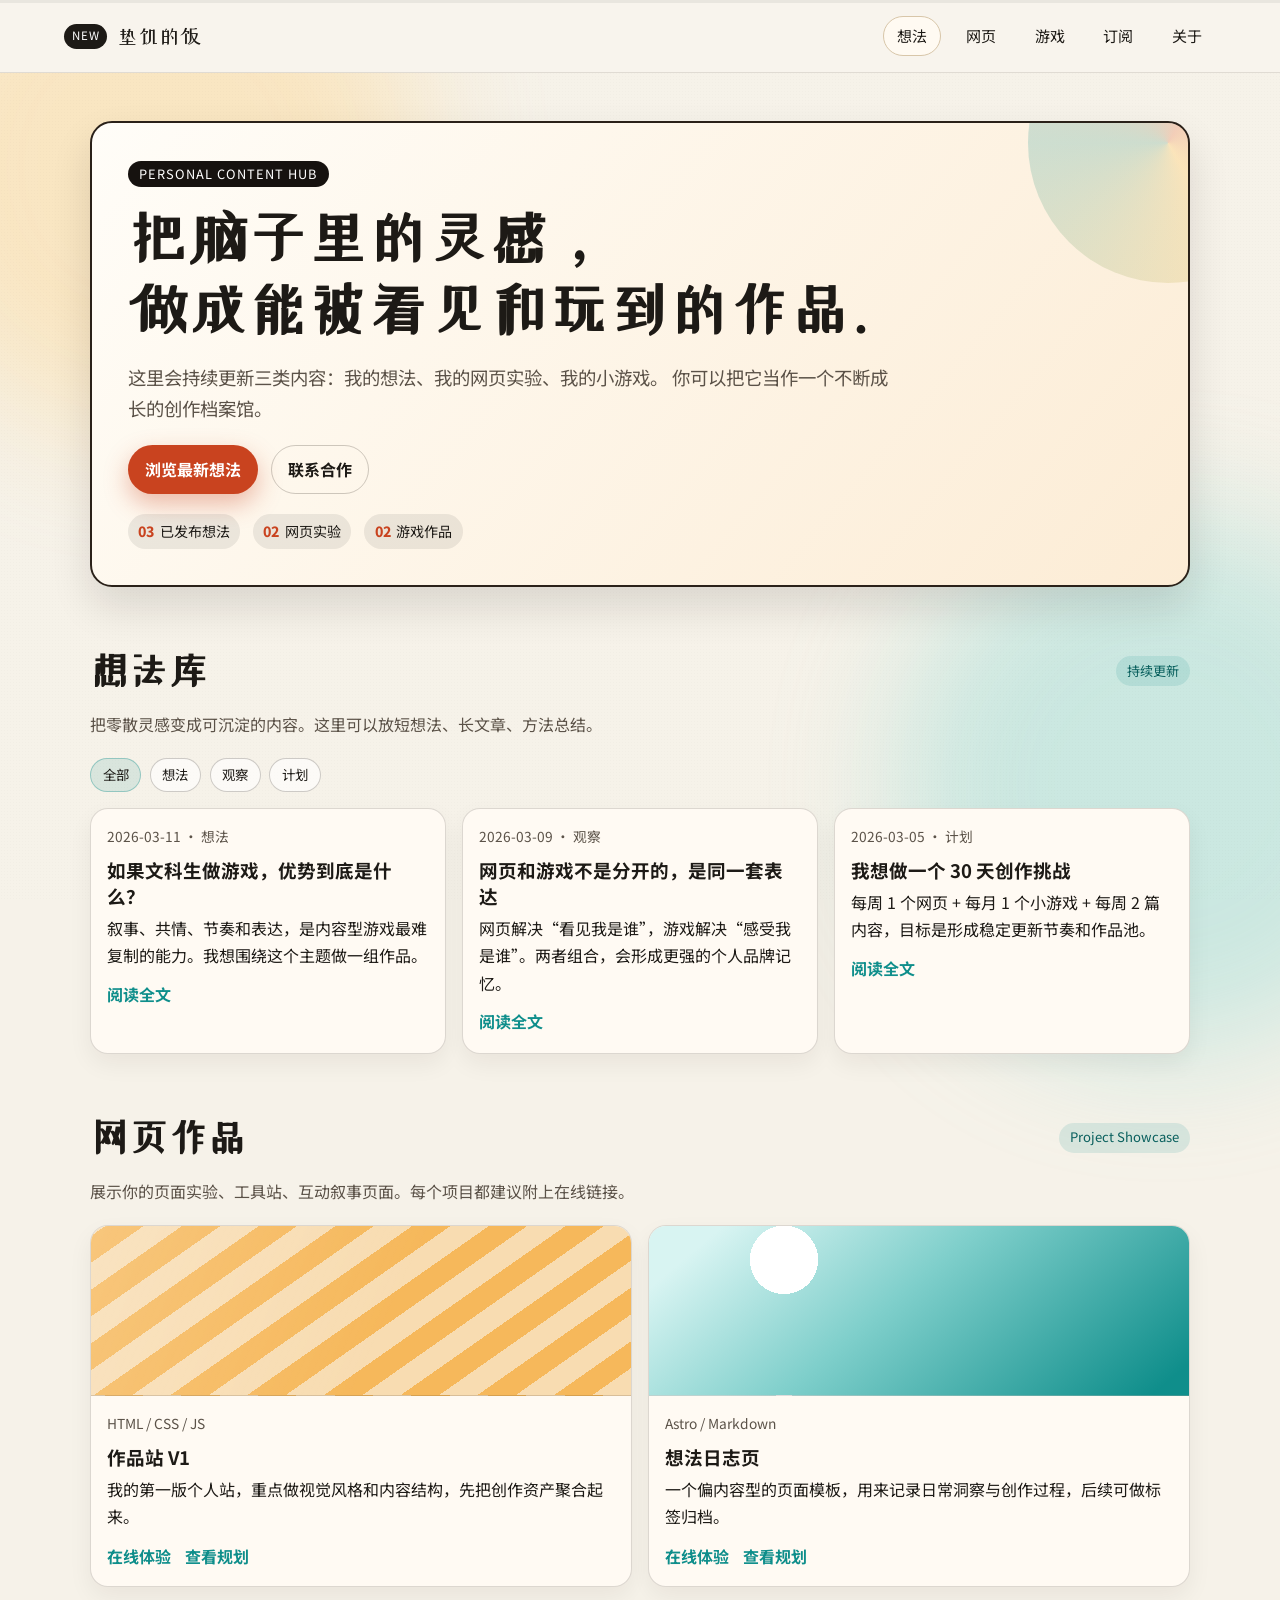
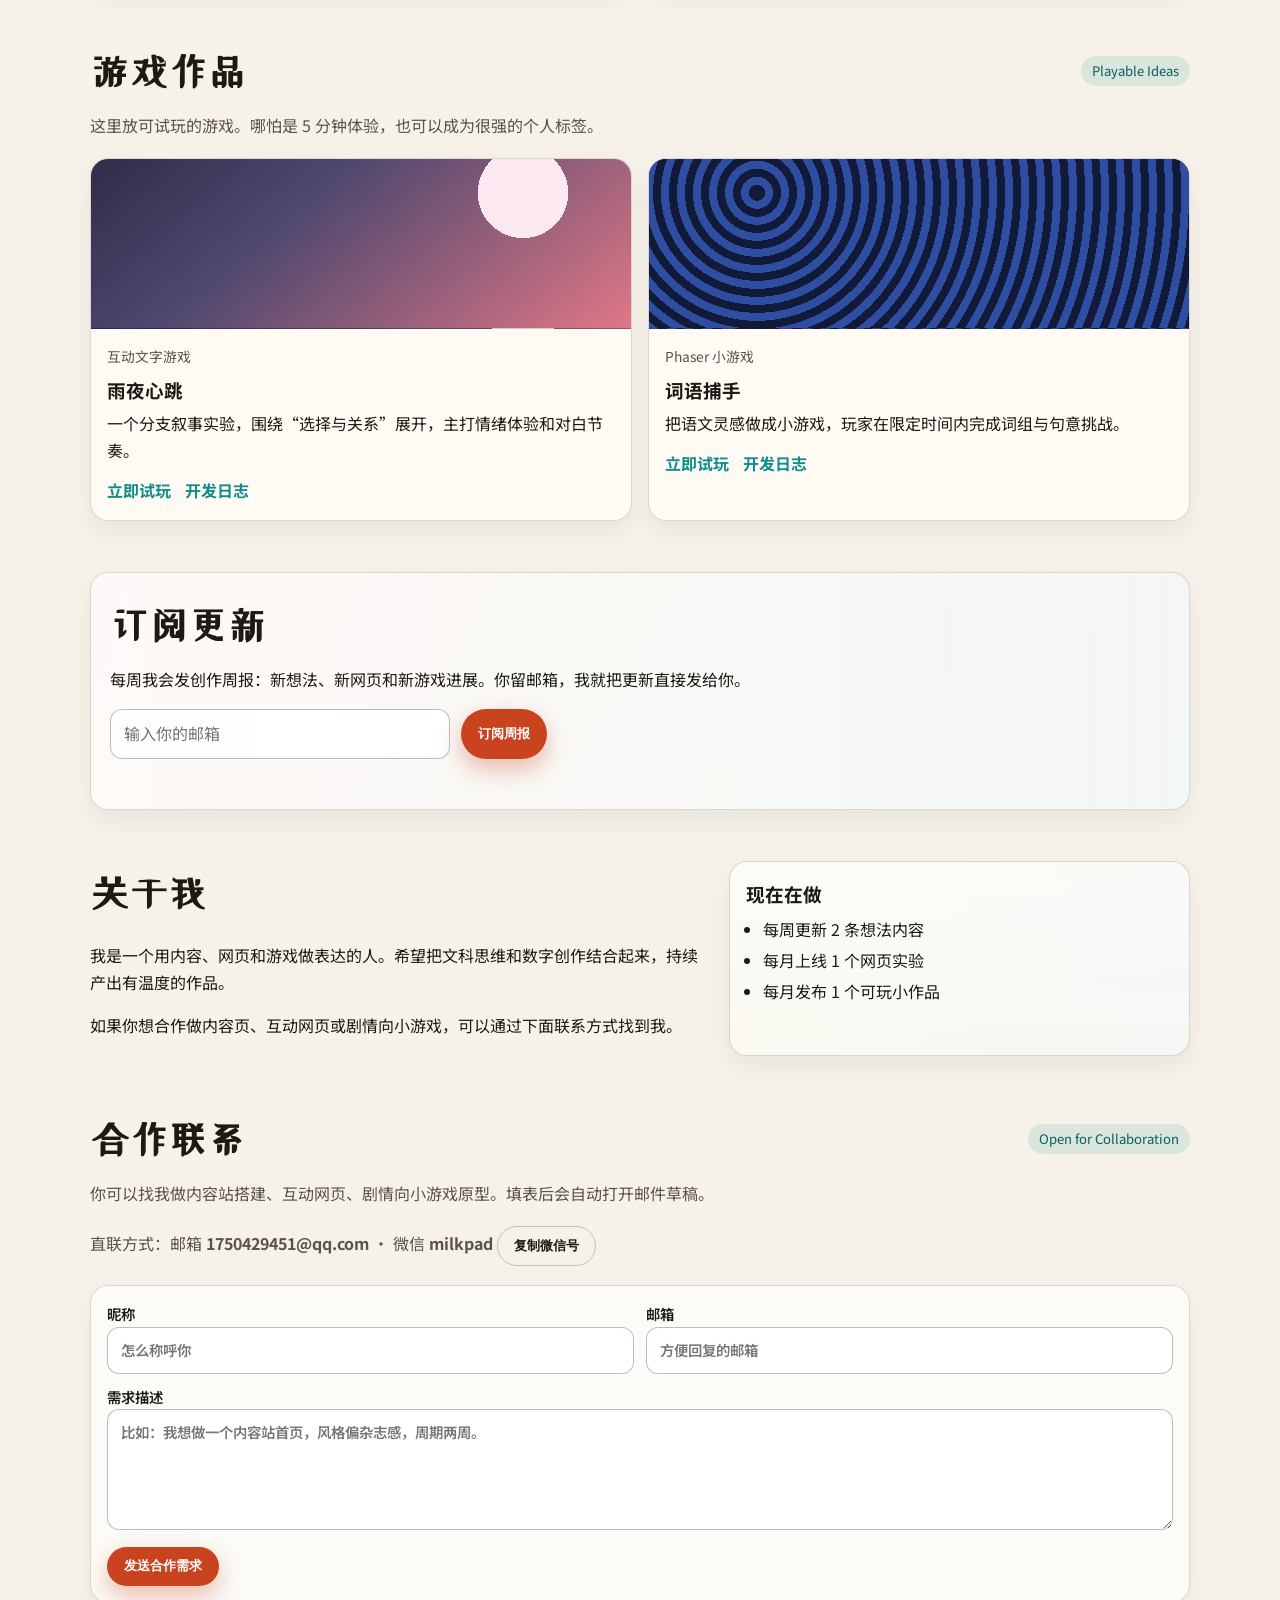
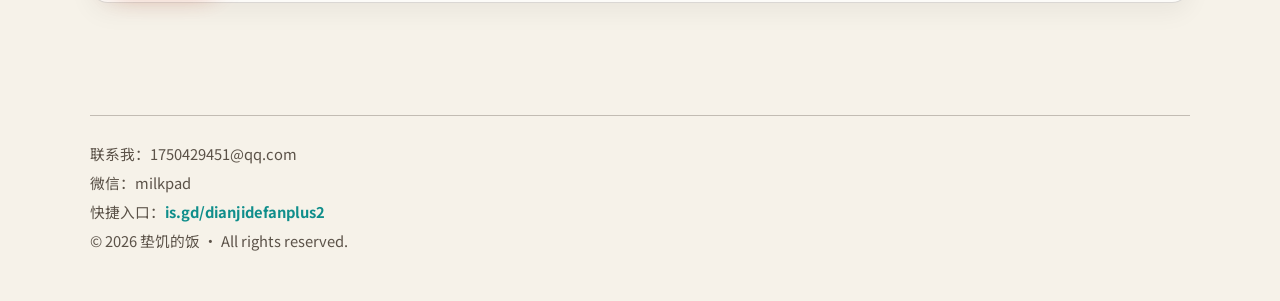
==== content_hub_site/index.html @ 16423e4d "Document recent repo updates" ====
<!doctype html>
<html lang="zh-CN">
  <head>
    <meta charset="UTF-8" />
    <meta name="viewport" content="width=device-width, initial-scale=1.0" />
    <meta name="theme-color" content="#f6f2e9" />
    <meta
      name="description"
      content="垫饥的饭内容站：把想法、网页作品和游戏作品持续发布成一个可浏览、可试玩、可合作的创作宇宙。"
    />
    <meta name="keywords" content="内容站,网页作品,独立游戏,创作,文科生转型,垫饥的饭" />
    <meta name="author" content="垫饥的饭" />
    <link rel="canonical" href="https://is.gd/dianjidefanplus2" />
    <link rel="manifest" href="./site.webmanifest" />
    <link rel="icon" href="./assets/icon.svg" type="image/svg+xml" />
    <meta property="og:type" content="website" />
    <meta property="og:title" content="垫饥的饭 | 官方站" />
    <meta
      property="og:description"
      content="想法、网页、游戏三线并行更新。欢迎来读、来玩、来合作。"
    />
    <meta property="og:url" content="https://is.gd/dianjidefanplus2" />
    <meta property="og:image" content="./assets/og-cover.svg" />
    <meta name="twitter:card" content="summary_large_image" />
    <meta name="twitter:title" content="垫饥的饭 | 官方站" />
    <meta
      name="twitter:description"
      content="把脑子里的灵感，做成能被看见和玩到的作品。"
    />
    <meta name="twitter:image" content="./assets/og-cover.svg" />
    <title>垫饥的饭</title>
    <link rel="preconnect" href="https://fonts.googleapis.com" />
    <link rel="preconnect" href="https://fonts.gstatic.com" crossorigin />
    <link
      href="https://fonts.googleapis.com/css2?family=Noto+Sans+SC:wght@400;500;700;900&family=ZCOOL+XiaoWei&display=swap"
      rel="stylesheet"
    />
    <link rel="stylesheet" href="./styles.css" />
    <script type="application/ld+json">
      {
        "@context": "https://schema.org",
        "@type": "WebSite",
        "name": "垫饥的饭",
        "url": "https://is.gd/dianjidefanplus2",
        "description": "垫饥的饭的内容站，持续发布想法、网页作品与游戏作品。",
        "inLanguage": "zh-CN",
        "author": {
          "@type": "Person",
          "name": "垫饥的饭"
        }
      }
    </script>
  </head>
  <body data-owner-email="1750429451@qq.com" data-owner-wechat="milkpad">
    <a class="skip-link" href="#top">跳到主要内容</a>
    <div class="scroll-progress" aria-hidden="true">
      <div id="scroll-progress-bar"></div>
    </div>
    <div class="bg-glow bg-glow-1" aria-hidden="true"></div>
    <div class="bg-glow bg-glow-2" aria-hidden="true"></div>

    <header class="site-header">
      <a href="#top" class="brand">
        <span class="brand-badge">NEW</span>
        <span class="brand-name">垫饥的饭</span>
      </a>
      <nav class="main-nav" aria-label="站点导航">
        <a href="#ideas">想法</a>
        <a href="#web-projects">网页</a>
        <a href="#games">游戏</a>
        <a href="#subscribe">订阅</a>
        <a href="#about">关于</a>
      </nav>
    </header>

    <main id="top">
      <section class="hero reveal">
        <p class="hero-kicker">Personal Content Hub</p>
        <h1>把脑子里的灵感，<br />做成能被看见和玩到的作品。</h1>
        <p class="hero-copy">
          这里会持续更新三类内容：我的想法、我的网页实验、我的小游戏。
          你可以把它当作一个不断成长的创作档案馆。
        </p>
        <div class="hero-actions">
          <a class="btn btn-primary" href="#ideas" data-track="hero_view_ideas">浏览最新想法</a>
          <a class="btn btn-ghost" href="#contact" data-track="hero_contact">联系合作</a>
        </div>
        <ul class="hero-metrics">
          <li><span>03</span> 已发布想法</li>
          <li><span>02</span> 网页实验</li>
          <li><span>02</span> 游戏作品</li>
        </ul>
      </section>

      <section id="ideas" class="block reveal">
        <div class="block-title-row">
          <h2>想法库</h2>
          <span class="chip">持续更新</span>
        </div>
        <p class="block-intro">
          把零散灵感变成可沉淀的内容。这里可以放短想法、长文章、方法总结。
        </p>
        <div class="idea-filters" role="tablist" aria-label="想法筛选">
          <button class="filter-btn active" type="button" data-idea-filter="all">全部</button>
          <button class="filter-btn" type="button" data-idea-filter="想法">想法</button>
          <button class="filter-btn" type="button" data-idea-filter="观察">观察</button>
          <button class="filter-btn" type="button" data-idea-filter="计划">计划</button>
        </div>
        <div class="card-grid card-grid-3">
          <!-- 这里改成你的真实内容 -->
          <article class="card" data-idea-tag="想法">
            <p class="card-meta">2026-03-11 · 想法</p>
            <h3>如果文科生做游戏，优势到底是什么？</h3>
            <p>
              叙事、共情、节奏和表达，是内容型游戏最难复制的能力。我想围绕这个主题做一组作品。
            </p>
            <a href="./posts/literary-gamer-advantage.html" class="card-link" data-track="read_post_1">阅读全文</a>
          </article>

          <article class="card" data-idea-tag="观察">
            <p class="card-meta">2026-03-09 · 观察</p>
            <h3>网页和游戏不是分开的，是同一套表达</h3>
            <p>
              网页解决“看见我是谁”，游戏解决“感受我是谁”。两者组合，会形成更强的个人品牌记忆。
            </p>
            <a href="./posts/web-game-expression.html" class="card-link" data-track="read_post_2">阅读全文</a>
          </article>

          <article class="card" data-idea-tag="计划">
            <p class="card-meta">2026-03-05 · 计划</p>
            <h3>我想做一个 30 天创作挑战</h3>
            <p>
              每周 1 个网页 + 每月 1 个小游戏 + 每周 2 篇内容，目标是形成稳定更新节奏和作品池。
            </p>
            <a href="./posts/30-day-challenge.html" class="card-link" data-track="read_post_3">阅读全文</a>
          </article>
        </div>
      </section>

      <section id="web-projects" class="block reveal">
        <div class="block-title-row">
          <h2>网页作品</h2>
          <span class="chip">Project Showcase</span>
        </div>
        <p class="block-intro">
          展示你的页面实验、工具站、互动叙事页面。每个项目都建议附上在线链接。
        </p>
        <div class="card-grid card-grid-2">
          <!-- 这里改成你的真实项目 -->
          <article class="project-card">
            <div class="project-cover cover-web-1" role="img" aria-label="网页项目封面"></div>
            <div class="project-content">
              <p class="card-meta">HTML / CSS / JS</p>
              <h3>作品站 V1</h3>
              <p>我的第一版个人站，重点做视觉风格和内容结构，先把创作资产聚合起来。</p>
              <div class="project-links">
                <a href="./projects/portfolio-v1.html" data-track="open_web_project_1">在线体验</a>
                <a href="./projects/portfolio-v1.html#roadmap" data-track="open_web_project_1_roadmap">查看规划</a>
              </div>
            </div>
          </article>

          <article class="project-card">
            <div class="project-cover cover-web-2" role="img" aria-label="网页项目封面"></div>
            <div class="project-content">
              <p class="card-meta">Astro / Markdown</p>
              <h3>想法日志页</h3>
              <p>一个偏内容型的页面模板，用来记录日常洞察与创作过程，后续可做标签归档。</p>
              <div class="project-links">
                <a href="./projects/idea-log.html" data-track="open_web_project_2">在线体验</a>
                <a href="./projects/idea-log.html#roadmap" data-track="open_web_project_2_roadmap">查看规划</a>
              </div>
            </div>
          </article>
        </div>
      </section>

      <section id="games" class="block reveal">
        <div class="block-title-row">
          <h2>游戏作品</h2>
          <span class="chip">Playable Ideas</span>
        </div>
        <p class="block-intro">
          这里放可试玩的游戏。哪怕是 5 分钟体验，也可以成为很强的个人标签。
        </p>
        <div class="card-grid card-grid-2">
          <!-- 这里改成你的真实游戏 -->
          <article class="project-card">
            <div class="project-cover cover-game-1" role="img" aria-label="游戏项目封面"></div>
            <div class="project-content">
              <p class="card-meta">互动文字游戏</p>
              <h3>雨夜心跳</h3>
              <p>一个分支叙事实验，围绕“选择与关系”展开，主打情绪体验和对白节奏。</p>
              <div class="project-links">
                <a href="./games/rainy-heartbeat.html#play" data-track="play_game_1">立即试玩</a>
                <a href="./games/rainy-heartbeat.html" data-track="devlog_game_1">开发日志</a>
              </div>
            </div>
          </article>

          <article class="project-card">
            <div class="project-cover cover-game-2" role="img" aria-label="游戏项目封面"></div>
            <div class="project-content">
              <p class="card-meta">Phaser 小游戏</p>
              <h3>词语捕手</h3>
              <p>把语文灵感做成小游戏，玩家在限定时间内完成词组与句意挑战。</p>
              <div class="project-links">
                <a href="./games/word-catcher.html#play" data-track="play_game_2">立即试玩</a>
                <a href="./games/word-catcher.html" data-track="devlog_game_2">开发日志</a>
              </div>
            </div>
          </article>
        </div>
      </section>

      <section id="subscribe" class="block block-subscribe reveal">
        <div>
          <h2>订阅更新</h2>
          <p>
            每周我会发创作周报：新想法、新网页和新游戏进展。你留邮箱，我就把更新直接发给你。
          </p>
        </div>
        <form id="subscribe-form" class="inline-form" data-track-form="newsletter_submit">
          <label for="subscribe-email" class="sr-only">邮箱</label>
          <input
            id="subscribe-email"
            type="email"
            name="email"
            placeholder="输入你的邮箱"
            required
          />
          <button type="submit" class="btn btn-primary">订阅周报</button>
        </form>
        <p id="subscribe-feedback" class="form-feedback" aria-live="polite"></p>
      </section>

      <section id="about" class="block block-about reveal">
        <div>
          <h2>关于我</h2>
          <p>
            我是一个用内容、网页和游戏做表达的人。希望把文科思维和数字创作结合起来，持续产出有温度的作品。
          </p>
          <p>
            如果你想合作做内容页、互动网页或剧情向小游戏，可以通过下面联系方式找到我。
          </p>
        </div>
        <aside class="status-board">
          <h3>现在在做</h3>
          <ul>
            <li>每周更新 2 条想法内容</li>
            <li>每月上线 1 个网页实验</li>
            <li>每月发布 1 个可玩小作品</li>
          </ul>
        </aside>
      </section>

      <section id="contact" class="block reveal">
        <div class="block-title-row">
          <h2>合作联系</h2>
          <span class="chip">Open for Collaboration</span>
        </div>
        <p class="block-intro">
          你可以找我做内容站搭建、互动网页、剧情向小游戏原型。填表后会自动打开邮件草稿。
        </p>
        <p class="block-intro">
          直联方式：邮箱 <strong>1750429451@qq.com</strong> · 微信 <strong id="wechat-id">milkpad</strong>
          <button id="copy-wechat" class="btn btn-ghost" type="button" data-track="copy_wechat">复制微信号</button>
        </p>
        <form id="contact-form" class="contact-form" data-track-form="contact_submit">
          <div class="contact-grid">
            <label>
              昵称
              <input type="text" name="name" placeholder="怎么称呼你" required />
            </label>
            <label>
              邮箱
              <input type="email" name="email" placeholder="方便回复的邮箱" required />
            </label>
          </div>
          <label>
            需求描述
            <textarea
              name="message"
              placeholder="比如：我想做一个内容站首页，风格偏杂志感，周期两周。"
              rows="4"
              required
            ></textarea>
          </label>
          <button class="btn btn-primary" type="submit">发送合作需求</button>
        </form>
        <p id="contact-feedback" class="form-feedback" aria-live="polite"></p>
      </section>
    </main>

    <footer class="site-footer reveal">
      <p>联系我：1750429451@qq.com</p>
      <p>微信：milkpad</p>
      <p>快捷入口：<a href="https://is.gd/dianjidefanplus2">is.gd/dianjidefanplus2</a></p>
      <p>© <span id="year"></span> 垫饥的饭 · All rights reserved.</p>
    </footer>
    <button id="back-to-top" class="back-to-top" type="button" aria-label="回到顶部">↑</button>

    <script src="./script.js"></script>
  </body>
</html>
---- content_hub_site/styles.css ----
:root {
  --bg: #f6f2e9;
  --surface: #fffaf2;
  --text: #1d1a16;
  --muted: #5b5248;
  --line: #d8c6a9;
  --primary: #c9431f;
  --accent: #0f8e8b;
  --highlight: #f2b42c;
  --shadow: 0 20px 40px rgba(22, 18, 13, 0.12);
  --radius: 18px;
}

*,
*::before,
*::after {
  box-sizing: border-box;
}

html {
  scroll-behavior: smooth;
}

.skip-link {
  position: fixed;
  left: 0.7rem;
  top: 0.7rem;
  z-index: 60;
  transform: translateY(-140%);
  background: #16120f;
  color: #fff;
  padding: 0.4rem 0.7rem;
  border-radius: 10px;
  text-decoration: none;
  font-size: 0.85rem;
  transition: transform 180ms ease;
}

.skip-link:focus {
  transform: translateY(0);
}

body {
  margin: 0;
  min-height: 100vh;
  color: var(--text);
  background: var(--bg);
  font-family: "Noto Sans SC", "Segoe UI", sans-serif;
  line-height: 1.7;
  position: relative;
  overflow-x: hidden;
}

.scroll-progress {
  position: fixed;
  left: 0;
  top: 0;
  width: 100%;
  height: 3px;
  z-index: 40;
  background: rgba(0, 0, 0, 0.06);
}

#scroll-progress-bar {
  width: 0%;
  height: 100%;
  background: linear-gradient(90deg, var(--primary), var(--accent));
  transition: width 140ms linear;
}

body::after {
  content: "";
  position: fixed;
  inset: 0;
  pointer-events: none;
  background-image: radial-gradient(rgba(20, 16, 13, 0.08) 1px, transparent 1px);
  background-size: 3px 3px;
  opacity: 0.25;
  mix-blend-mode: multiply;
  z-index: -1;
}

.bg-glow {
  position: fixed;
  width: 42vw;
  height: 42vw;
  border-radius: 50%;
  filter: blur(64px);
  z-index: -2;
  opacity: 0.36;
}

.bg-glow-1 {
  top: -8vw;
  left: -9vw;
  background: #ffd17d;
}

.bg-glow-2 {
  right: -12vw;
  bottom: -12vw;
  background: #7fd6d2;
}

.site-header {
  position: sticky;
  top: 0;
  z-index: 20;
  display: flex;
  align-items: center;
  justify-content: space-between;
  gap: 1rem;
  padding: 1rem 5vw;
  background: color-mix(in srgb, var(--bg) 82%, white 18%);
  border-bottom: 1px solid rgba(87, 74, 60, 0.15);
  backdrop-filter: blur(12px);
}

.brand {
  display: inline-flex;
  align-items: center;
  gap: 0.6rem;
  text-decoration: none;
  color: inherit;
}

.brand-badge {
  display: inline-flex;
  align-items: center;
  justify-content: center;
  padding: 0.18rem 0.5rem;
  border-radius: 999px;
  font-size: 0.72rem;
  letter-spacing: 0.07em;
  background: var(--text);
  color: #fff;
}

.brand-name {
  font-family: "ZCOOL XiaoWei", serif;
  font-size: clamp(1.05rem, 1.6vw, 1.4rem);
}

.main-nav {
  display: flex;
  gap: 0.7rem;
  flex-wrap: wrap;
}

.main-nav a {
  text-decoration: none;
  color: var(--text);
  padding: 0.4rem 0.8rem;
  border-radius: 999px;
  border: 1px solid transparent;
  font-size: 0.94rem;
  transition: all 180ms ease;
}

.main-nav a:hover,
.main-nav a.active {
  border-color: var(--line);
  background: var(--surface);
}

main {
  width: min(1100px, 100% - 8vw);
  margin: 0 auto 5rem;
}

.hero {
  margin-top: 3rem;
  padding: clamp(1.8rem, 2.8vw, 3rem);
  background: linear-gradient(130deg, #fffdf8 0%, #fcecd5 100%);
  border: 2px solid #2a2119;
  border-radius: calc(var(--radius) + 4px);
  box-shadow: var(--shadow);
  position: relative;
  overflow: hidden;
}

.hero::before {
  content: "";
  position: absolute;
  width: 280px;
  height: 280px;
  right: -120px;
  top: -120px;
  background: conic-gradient(from 30deg, #c9431f, #f2b42c, #0f8e8b, #c9431f);
  border-radius: 50%;
  opacity: 0.2;
}

.hero > * {
  position: relative;
  z-index: 1;
}

.hero-kicker {
  display: inline-flex;
  margin: 0;
  padding: 0.15rem 0.7rem;
  border-radius: 999px;
  font-size: 0.8rem;
  letter-spacing: 0.08em;
  text-transform: uppercase;
  background: #16120f;
  color: #fff;
}

.hero h1 {
  margin: 0.9rem 0 0;
  font-family: "ZCOOL XiaoWei", serif;
  line-height: 1.25;
  font-size: clamp(2rem, 5vw, 3.6rem);
  letter-spacing: 0.02em;
}

.hero-copy {
  margin-top: 1rem;
  max-width: 760px;
  color: var(--muted);
  font-size: clamp(1rem, 1.6vw, 1.15rem);
}

.hero-actions {
  display: flex;
  flex-wrap: wrap;
  gap: 0.8rem;
  margin-top: 1.3rem;
}

.hero-metrics {
  margin: 1.25rem 0 0;
  padding: 0;
  list-style: none;
  display: flex;
  flex-wrap: wrap;
  gap: 0.8rem;
}

.hero-metrics li {
  display: inline-flex;
  align-items: center;
  gap: 0.35rem;
  padding: 0.35rem 0.65rem;
  border-radius: 999px;
  background: rgba(22, 18, 15, 0.08);
  font-size: 0.88rem;
}

.hero-metrics span {
  font-weight: 800;
  color: var(--primary);
}

.btn {
  display: inline-flex;
  align-items: center;
  justify-content: center;
  text-decoration: none;
  padding: 0.62rem 1rem;
  border-radius: 999px;
  font-weight: 700;
  border: 1px solid transparent;
  transition: transform 180ms ease, box-shadow 180ms ease;
}

.btn:hover {
  transform: translateY(-2px);
}

.btn-primary {
  background: var(--primary);
  color: #fff;
  box-shadow: 0 10px 24px rgba(201, 67, 31, 0.35);
}

.btn-ghost {
  background: transparent;
  color: var(--text);
  border-color: rgba(35, 26, 17, 0.22);
}

.block {
  margin-top: clamp(2.4rem, 4vw, 4.2rem);
}

.block-title-row {
  display: flex;
  align-items: center;
  justify-content: space-between;
  gap: 1rem;
}

.block h2 {
  margin: 0;
  font-family: "ZCOOL XiaoWei", serif;
  font-size: clamp(1.65rem, 3vw, 2.4rem);
}

.chip {
  display: inline-flex;
  align-items: center;
  justify-content: center;
  padding: 0.24rem 0.7rem;
  border-radius: 999px;
  background: rgba(15, 142, 139, 0.12);
  color: #085f5d;
  font-size: 0.82rem;
}

.block-intro {
  margin: 0.5rem 0 1.2rem;
  max-width: 760px;
  color: var(--muted);
}

.idea-filters {
  display: flex;
  flex-wrap: wrap;
  gap: 0.55rem;
  margin: 0.2rem 0 1rem;
}

.filter-btn {
  border: 1px solid rgba(41, 33, 25, 0.22);
  background: rgba(255, 255, 255, 0.62);
  color: var(--text);
  border-radius: 999px;
  padding: 0.28rem 0.72rem;
  font: inherit;
  font-size: 0.84rem;
  cursor: pointer;
}

.filter-btn.active,
.filter-btn:hover {
  background: rgba(15, 142, 139, 0.12);
  border-color: rgba(15, 142, 139, 0.35);
}

.card-grid {
  display: grid;
  gap: 1rem;
}

.card-grid-3 {
  grid-template-columns: repeat(3, minmax(0, 1fr));
}

.card-grid-2 {
  grid-template-columns: repeat(2, minmax(0, 1fr));
}

.card,
.project-card,
.status-board {
  background: color-mix(in srgb, var(--surface) 95%, white 5%);
  border: 1px solid rgba(41, 33, 25, 0.16);
  border-radius: var(--radius);
  box-shadow: 0 10px 25px rgba(28, 21, 15, 0.06);
}

.card {
  padding: 1rem 1rem 1.1rem;
}

.card-meta {
  margin: 0;
  color: var(--muted);
  font-size: 0.86rem;
}

.card h3,
.project-content h3 {
  margin: 0.55rem 0 0.4rem;
  line-height: 1.4;
  font-size: 1.16rem;
}

.card p {
  margin: 0;
}

.card-link {
  display: inline-flex;
  margin-top: 0.7rem;
  font-weight: 700;
  color: var(--accent);
  text-decoration: none;
}

.card-link:hover {
  text-decoration: underline;
}

.project-card {
  overflow: hidden;
}

.project-cover {
  height: 170px;
  border-bottom: 1px solid rgba(36, 26, 16, 0.15);
}

.cover-web-1 {
  background:
    linear-gradient(115deg, rgba(255, 255, 255, 0.2), transparent 55%),
    repeating-linear-gradient(
      -35deg,
      #f8dcb1,
      #f8dcb1 22px,
      #f6b85b 22px,
      #f6b85b 44px
    );
}

.cover-web-2 {
  background:
    radial-gradient(circle at 25% 20%, #ffffff 0 8%, transparent 8%),
    linear-gradient(140deg, #d8f4f2 10%, #7fcfcb 45%, #0f8e8b 95%);
}

.cover-game-1 {
  background:
    radial-gradient(circle at 80% 20%, #fce8f0 0 10%, transparent 10%),
    linear-gradient(140deg, #2f2d4a 0%, #4f486f 36%, #e07786 100%);
}

.cover-game-2 {
  background:
    repeating-radial-gradient(circle at 20% 20%, #121a3a 0 8px, #304ea1 8px 16px),
    linear-gradient(150deg, #18214b, #1e2f67);
}

.project-content {
  padding: 1rem;
}

.project-content p {
  margin: 0;
}

.project-links {
  margin-top: 0.8rem;
  display: flex;
  gap: 0.9rem;
  flex-wrap: wrap;
}

.project-links a {
  font-weight: 700;
  color: var(--accent);
  text-decoration: none;
}

.project-links a:hover {
  text-decoration: underline;
}

.block-about {
  display: grid;
  gap: 1rem;
  grid-template-columns: 1.35fr 1fr;
}

.block-subscribe {
  padding: 1.2rem;
  border: 1px solid rgba(41, 33, 25, 0.16);
  border-radius: var(--radius);
  background:
    linear-gradient(to right, rgba(255, 255, 255, 0.84), rgba(255, 255, 255, 0.72)),
    linear-gradient(120deg, rgba(201, 67, 31, 0.13), rgba(15, 142, 139, 0.14));
  box-shadow: 0 10px 25px rgba(28, 21, 15, 0.06);
}

.block-subscribe h2 {
  margin: 0;
}

.block-subscribe p {
  margin: 0.5rem 0 0;
}

.inline-form {
  margin-top: 1rem;
  display: flex;
  flex-wrap: wrap;
  gap: 0.7rem;
}

.inline-form input,
.contact-form input,
.contact-form textarea {
  width: 100%;
  border: 1px solid rgba(28, 21, 14, 0.28);
  border-radius: 12px;
  padding: 0.65rem 0.8rem;
  background: rgba(255, 255, 255, 0.93);
  color: var(--text);
  font: inherit;
}

.inline-form input {
  max-width: 340px;
}

.inline-form input:focus,
.contact-form input:focus,
.contact-form textarea:focus {
  outline: 2px solid rgba(15, 142, 139, 0.32);
  outline-offset: 1px;
}

.contact-form {
  padding: 1rem;
  border-radius: var(--radius);
  border: 1px solid rgba(41, 33, 25, 0.16);
  background: rgba(255, 255, 255, 0.66);
  box-shadow: 0 10px 25px rgba(28, 21, 15, 0.05);
}

.contact-grid {
  display: grid;
  grid-template-columns: repeat(2, minmax(0, 1fr));
  gap: 0.75rem;
}

.contact-form label {
  display: block;
  font-size: 0.9rem;
  font-weight: 600;
  margin-bottom: 0.65rem;
}

.contact-form textarea {
  resize: vertical;
}

.form-feedback {
  min-height: 1.4rem;
  margin: 0.6rem 0 0;
  color: #085f5d;
  font-size: 0.9rem;
}

.sr-only {
  position: absolute;
  width: 1px;
  height: 1px;
  padding: 0;
  margin: -1px;
  overflow: hidden;
  clip: rect(0, 0, 0, 0);
  border: 0;
}

.status-board {
  padding: 1rem;
  background:
    linear-gradient(to bottom, rgba(255, 255, 255, 0.8), rgba(255, 255, 255, 0.68)),
    linear-gradient(120deg, #f2b42c1c, #0f8e8b1c);
}

.status-board h3 {
  margin: 0 0 0.4rem;
}

.status-board ul {
  margin: 0;
  padding-left: 1.1rem;
}

.status-board li + li {
  margin-top: 0.25rem;
}

.site-footer {
  width: min(1100px, 100% - 8vw);
  margin: 1rem auto 3rem;
  padding-top: 1.3rem;
  border-top: 1px solid rgba(41, 31, 21, 0.25);
  color: var(--muted);
  font-size: 0.92rem;
}

.site-footer p {
  margin: 0.25rem 0;
}

.site-footer a {
  color: var(--accent);
  text-decoration: none;
  font-weight: 700;
}

.site-footer a:hover {
  text-decoration: underline;
}

.reveal {
  opacity: 0;
  transform: translateY(22px);
  transition: opacity 540ms ease, transform 540ms ease;
}

.reveal.in-view {
  opacity: 1;
  transform: translateY(0);
}

.is-hidden {
  display: none !important;
}

.back-to-top {
  position: fixed;
  right: 1rem;
  bottom: 1rem;
  width: 42px;
  height: 42px;
  border: 0;
  border-radius: 999px;
  background: var(--text);
  color: #fff;
  font-size: 1rem;
  cursor: pointer;
  box-shadow: 0 14px 22px rgba(22, 18, 13, 0.26);
  opacity: 0;
  transform: translateY(10px);
  pointer-events: none;
  transition: opacity 180ms ease, transform 180ms ease;
  z-index: 30;
}

.back-to-top.visible {
  opacity: 1;
  transform: translateY(0);
  pointer-events: auto;
}

@media (max-width: 980px) {
  .card-grid-3 {
    grid-template-columns: repeat(2, minmax(0, 1fr));
  }

  .block-about {
    grid-template-columns: 1fr;
  }

  .contact-grid {
    grid-template-columns: 1fr;
  }
}

@media (max-width: 720px) {
  .site-header {
    align-items: flex-start;
    flex-direction: column;
    padding: 0.9rem 4vw;
  }

  main,
  .site-footer {
    width: min(1100px, 100% - 6vw);
  }

  .hero {
    margin-top: 1.6rem;
    padding: 1.25rem;
  }

  .hero h1 {
    line-height: 1.35;
  }

  .card-grid-2,
  .card-grid-3 {
    grid-template-columns: 1fr;
  }

  .inline-form input {
    max-width: 100%;
  }

  .main-nav {
    width: 100%;
    overflow-x: auto;
    flex-wrap: nowrap;
    padding-bottom: 0.3rem;
  }

  .main-nav a {
    white-space: nowrap;
  }

  .back-to-top {
    right: 0.7rem;
    bottom: 0.7rem;
  }
}

@media (prefers-reduced-motion: reduce) {
  *,
  *::before,
  *::after {
    animation-duration: 0ms !important;
    transition-duration: 0ms !important;
    scroll-behavior: auto !important;
  }
}
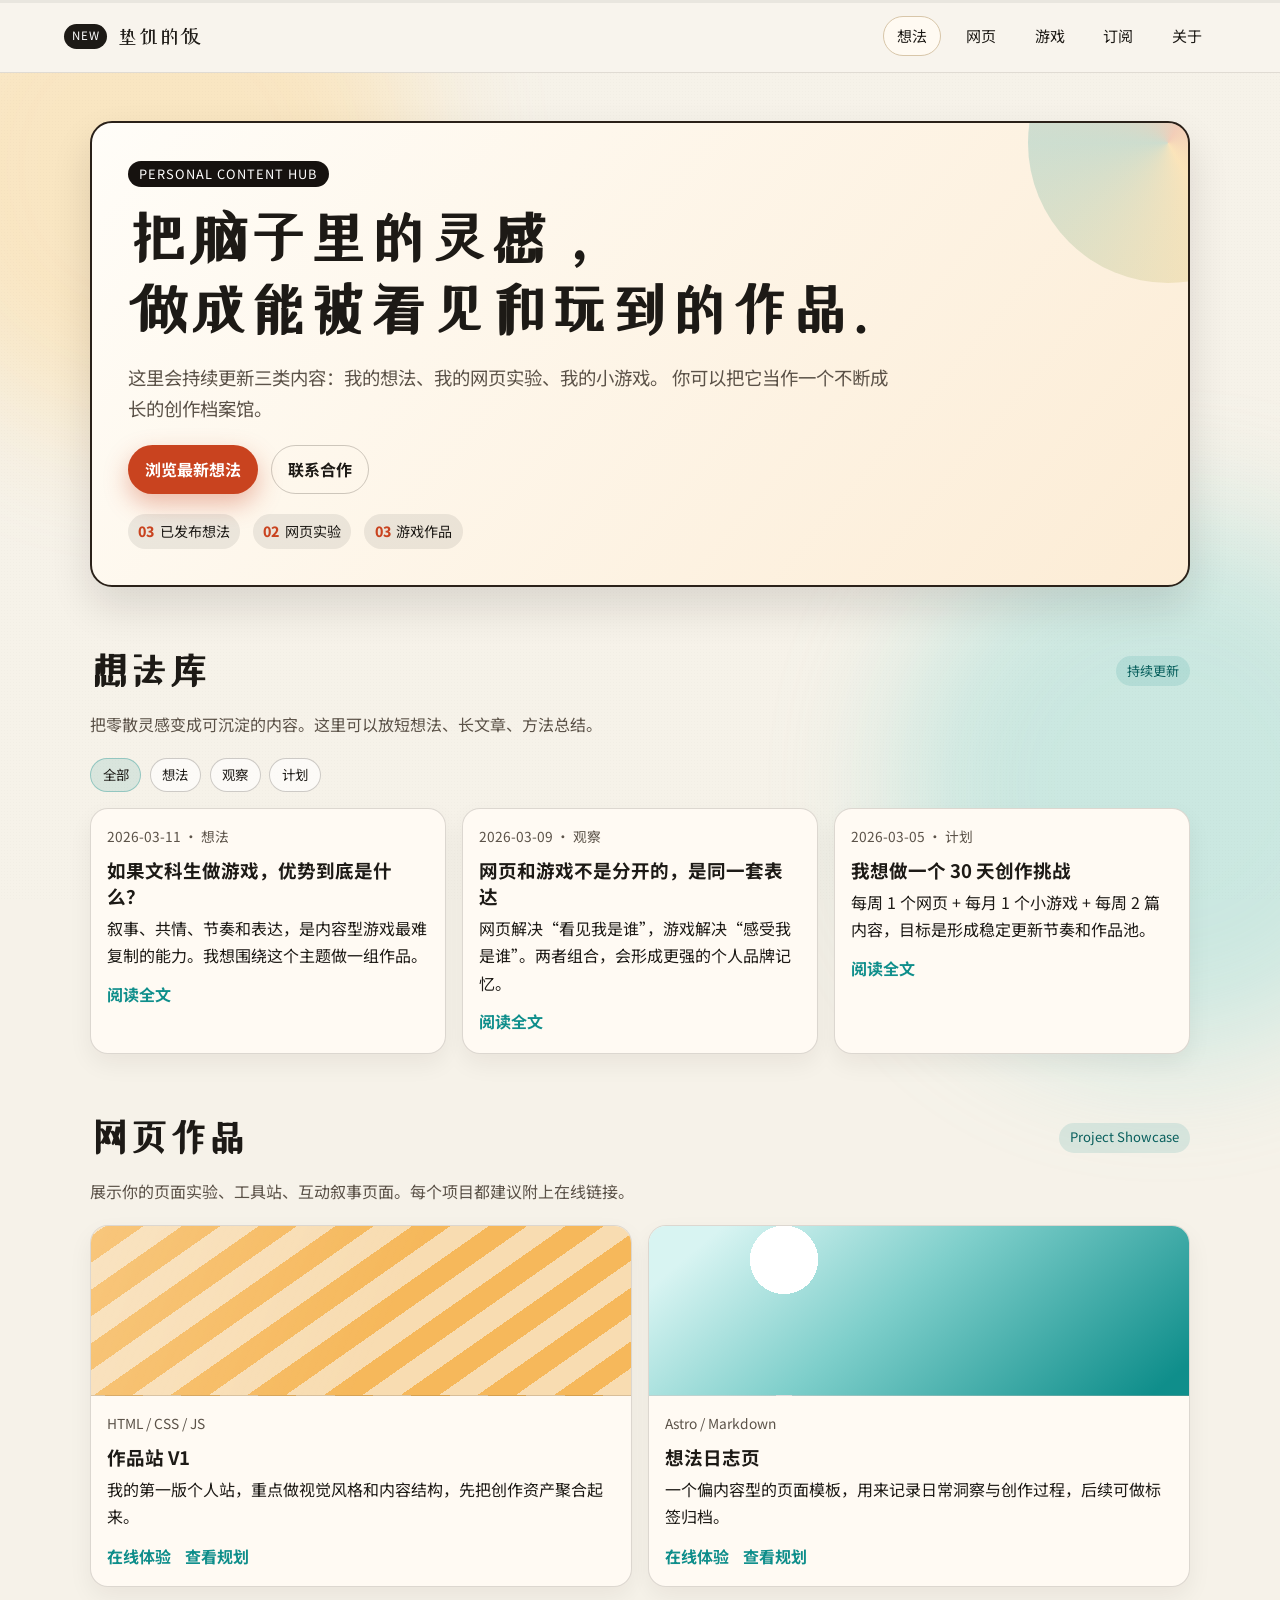
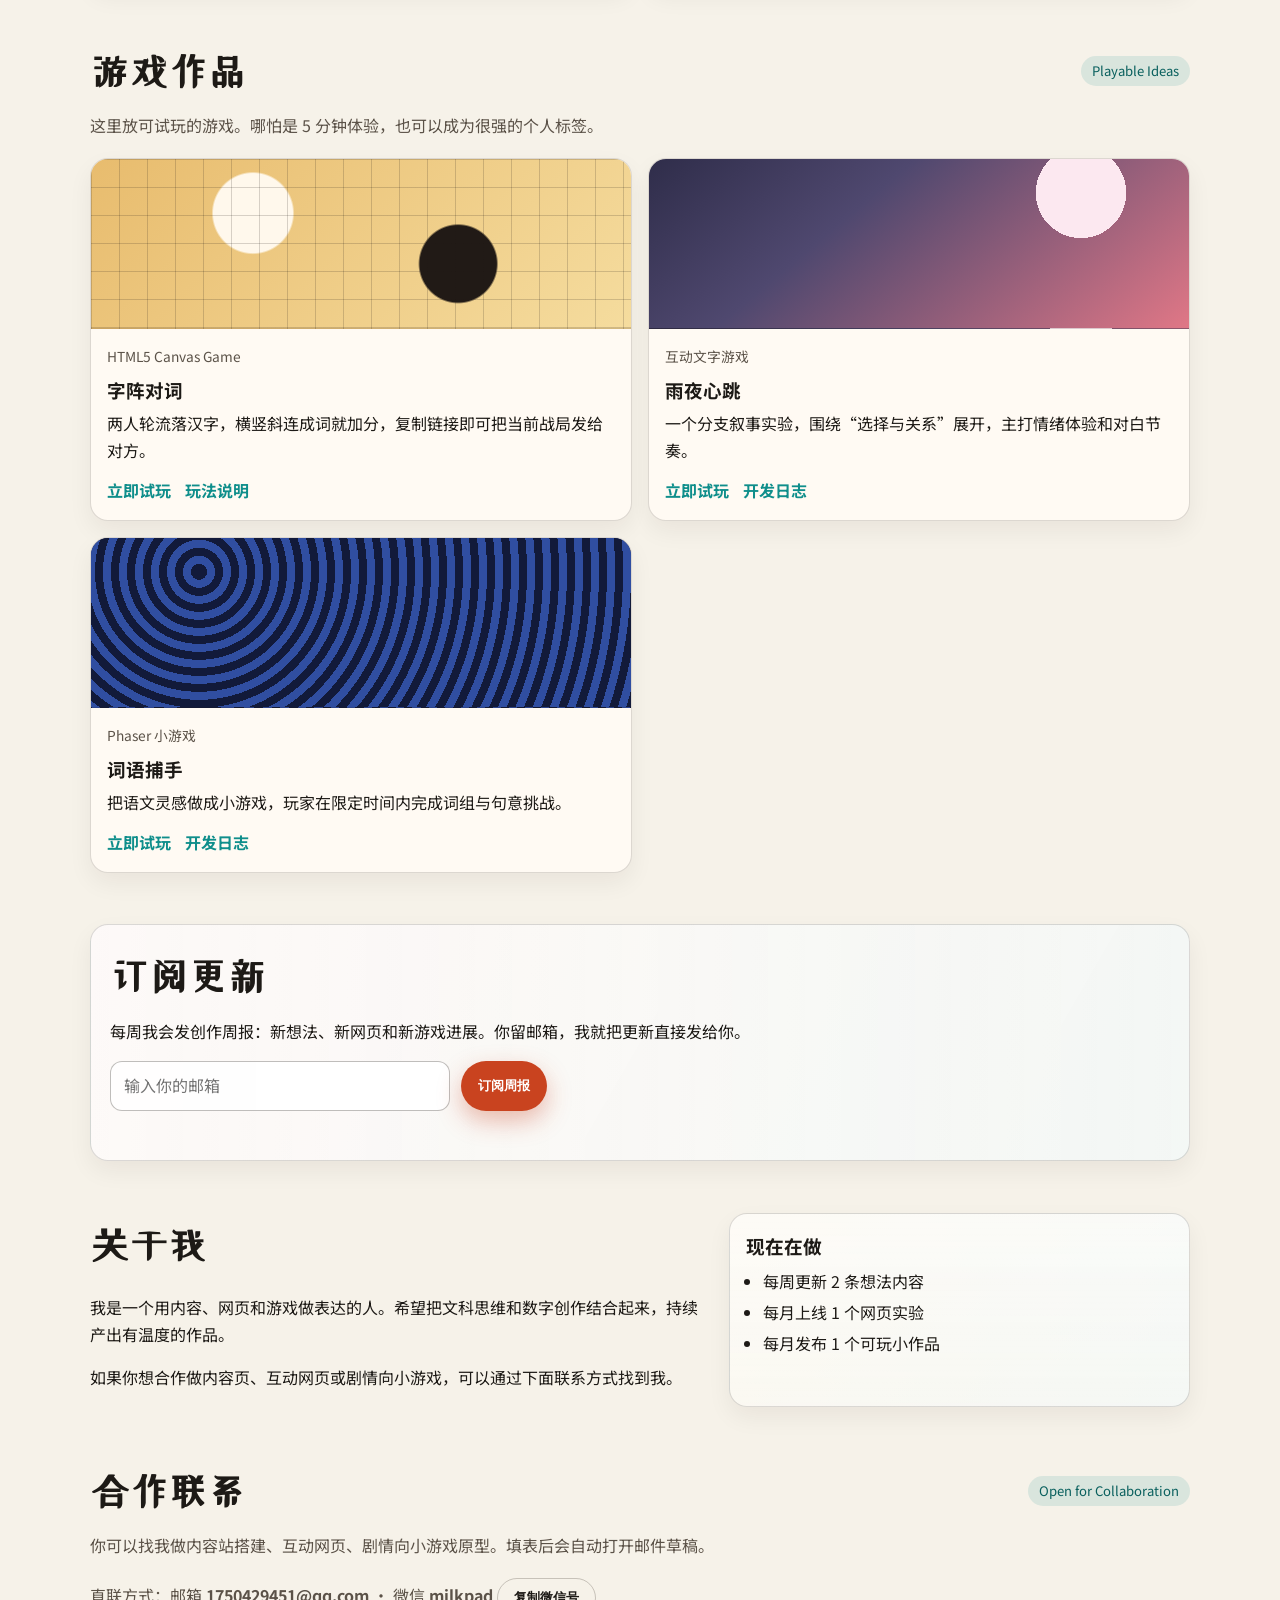
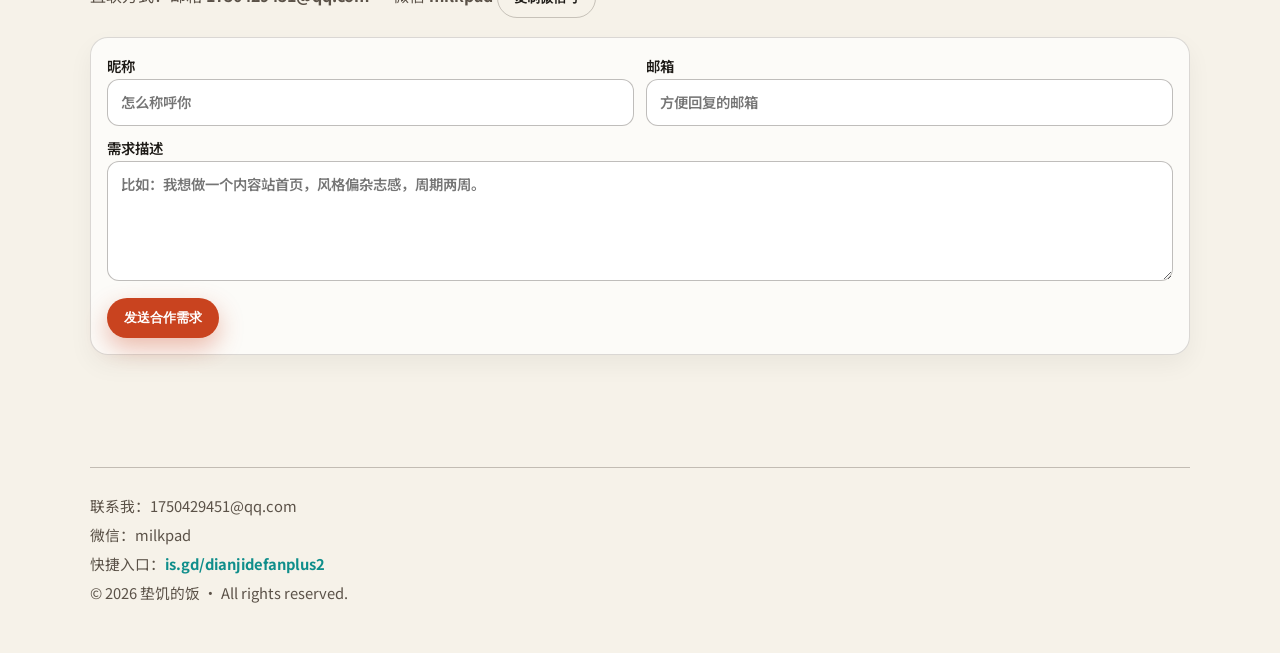
==== commit adbfbe43: "Add hanzi word duel game" ====
--- a/content_hub_site/index.html
+++ b/content_hub_site/index.html
@@ -88,7 +88,7 @@
         <ul class="hero-metrics">
           <li><span>03</span> 已发布想法</li>
           <li><span>02</span> 网页实验</li>
-          <li><span>02</span> 游戏作品</li>
+          <li><span>03</span> 游戏作品</li>
         </ul>
       </section>
 
@@ -184,7 +184,19 @@
           这里放可试玩的游戏。哪怕是 5 分钟体验，也可以成为很强的个人标签。
         </p>
         <div class="card-grid card-grid-2">
-          <!-- 这里改成你的真实游戏 -->
+          <article class="project-card">
+            <div class="project-cover cover-game-3" role="img" aria-label="汉字五子棋封面"></div>
+            <div class="project-content">
+              <p class="card-meta">HTML5 Canvas Game</p>
+              <h3>字阵对词</h3>
+              <p>两人轮流落汉字，横竖斜连成词就加分，复制链接即可把当前战局发给对方。</p>
+              <div class="project-links">
+                <a href="./games/hanzi-gomoku.html" data-track="play_game_3">立即试玩</a>
+                <a href="./games/hanzi-gomoku.html" data-track="devlog_game_3">玩法说明</a>
+              </div>
+            </div>
+          </article>
+
           <article class="project-card">
             <div class="project-cover cover-game-1" role="img" aria-label="游戏项目封面"></div>
             <div class="project-content">
--- a/content_hub_site/styles.css
+++ b/content_hub_site/styles.css
@@ -432,6 +432,16 @@
   background:
     repeating-radial-gradient(circle at 20% 20%, #121a3a 0 8px, #304ea1 8px 16px),
     linear-gradient(150deg, #18214b, #1e2f67);
+}
+
+.cover-game-3 {
+  background:
+    linear-gradient(90deg, rgba(33, 26, 22, 0.18) 1px, transparent 1px),
+    linear-gradient(rgba(33, 26, 22, 0.18) 1px, transparent 1px),
+    radial-gradient(circle at 30% 32%, #fff8ec 0 10%, transparent 10.5%),
+    radial-gradient(circle at 68% 62%, #211a16 0 10%, transparent 10.5%),
+    linear-gradient(135deg, #e8bc6e, #f5dc9e);
+  background-size: 28px 28px, 28px 28px, 100% 100%, 100% 100%, 100% 100%;
 }
 
 .project-content {
